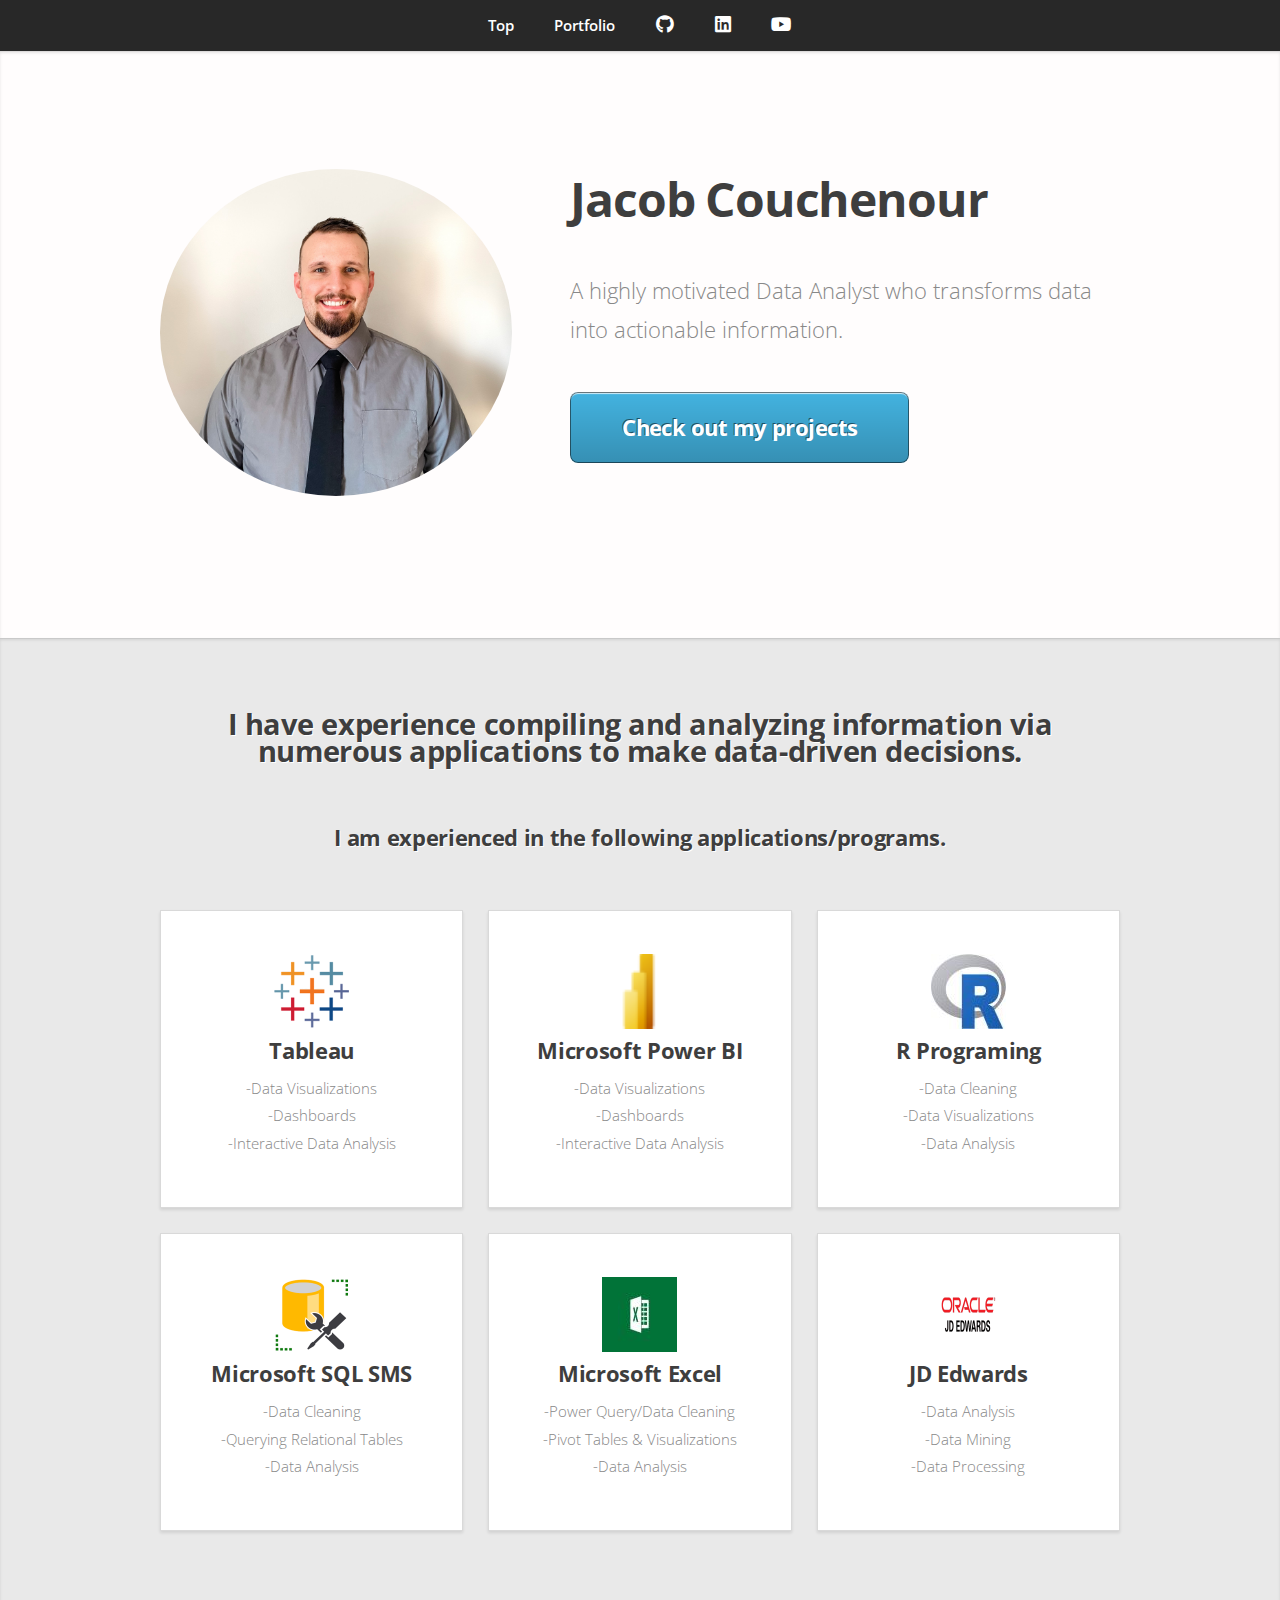
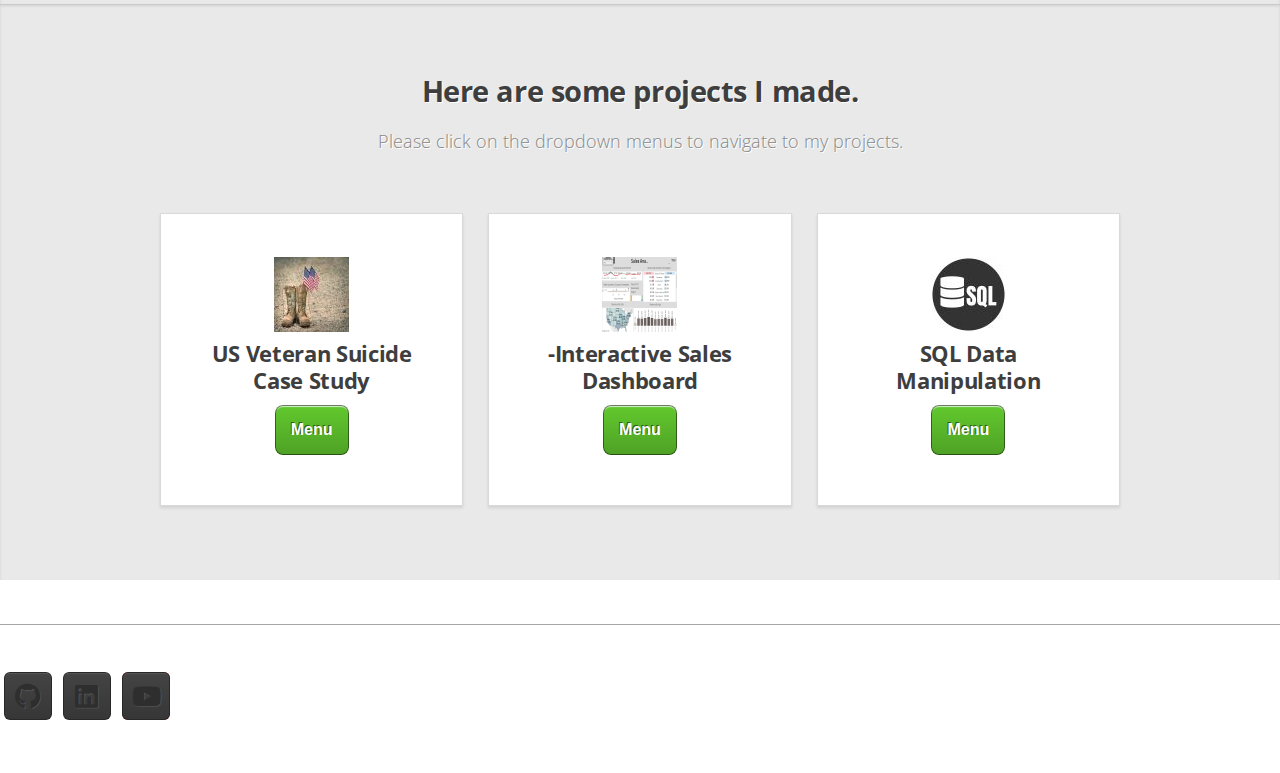
==== index.html @ a367e074 "Update index.html" ====
<!DOCTYPE HTML>
<!--Miniport by HTML5 UPhtml5up.net | @ajlknFree for personal and commercial use under the CCA 3.0 license (html5up.net/license)-->
<html>

<head>
	<title>Portfolio Jacob Couchenour</title>
	<meta charset="utf-8" />
	<meta name="viewport" content="width=device-width, initial-scale=1, user-scalable=no" />
	<link rel="stylesheet" href="assets/css/main.css" />
</head>

<body class="is-preload">
	<!-- Nav -->
	<nav id="nav">
		<ul class="container">
			<li><a href="#top">Top</a></li>
			<li><a href="#portfolio">Portfolio</a></li>
			<li><a href="https://github.com/CouchenourJake" class="icon brands fa-github"><span
						class="label">Github</span></a></li>
			<li><a href="https://www.linkedin.com/in/jacob-couchenour-886904121/" class="icon brands fa-linkedin"><span
						class="label">linkedin</span></a></li>
			<li><a href="https://www.youtube.com/@jacobcouchenour2232/videos" class="icon brands fa-youtube"><span
						class="label">Youtube</span></a></li>
		</ul>
	</nav>
	<!-- Home -->
	<article id="top" class="wrapper style1">
		<div class="container">
			<div class="row">
				<div class="col-4 col-5-large col-12-medium">
					<span class="image fit"><img src="images/pic00.jpg" alt="" /></span>
				</div>
				<div class="col-8 col-7-large col-12-medium">
					<header>
						<h1><strong>Jacob Couchenour</strong></h1>
					</header>
					<p>A highly motivated Data Analyst who transforms data into actionable information.</p>
					<a href="#portfolio" class="button large scrolly">Check out my projects</a>
				</div>
			</div>
		</div>
	</article>
	<!-- Resume App -->
	<article id="work" class="wrapper style2">
		<div class="container">
			<header>
				<h2>I have experience compiling and analyzing information via numerous applications to make data-driven
					decisions.</h2>
			</header>
			<header>
				<h3>I am experienced in the following applications/programs.</h3>
			</header>
			<div class="row aln-center">
				<div class="col-4 col-6-medium col-12-small">
					<section class="box style1">
						<span><img src=images\T.png alt="" /></span>
						<h3>Tableau</h3>
						<p>-Data Visualizations <br>-Dashboards<br>-Interactive Data Analysis</p>
					</section>
				</div>
				<div class="col-4 col-6-medium col-12-small">
					<section class="box style1">
						<span><img src=images\BI.png alt="" /></span>
						<h3>Microsoft Power BI</h3>
						<p>-Data Visualizations <br>-Dashboards<br>-Interactive Data Analysis</p>
					</section>
				</div>
				<div class="col-4 col-6-medium col-12-small">
					<section class="box style1">
						<span><img src=images\r.jpg alt="" /></span>
						<h3>R Programing</h3>
						<p>-Data Cleaning <br> -Data Visualizations <br>-Data Analysis</p>
					</section>
				</div>
				<div class="col-4 col-6-medium col-12-small">
					<section class="box style1">
						<span><img src=images\MSSMS.png alt="" /></span>
						<h3>Microsoft SQL SMS</h3>
						<p>-Data Cleaning <br> -Querying Relational Tables <br>-Data Analysis</p>
					</section>
				</div>
				<div class="col-4 col-6-medium col-12-small">
					<section class="box style1">
						<span><img src=images\excel.jpg alt="" /></span>
						<h3>Microsoft Excel</h3>
						<p>-Power Query/Data Cleaning <br> -Pivot Tables & Visualizations <br>-Data Analysis</p>
					</section>
				</div>
				<div class="col-4 col-6-medium col-12-small">
					<section class="box style1">
						<span><img src=images\JDE.png alt="" /></span>
						<h3>JD Edwards</h3>
						<p>-Data Analysis <br>-Data Mining <br>-Data Processing</p>
					</section>
				</div>
			</div>
		</div>
	</article>
	<!-- Portfolio -->
	<article id="portfolio" class="wrapper style2">
		<div class="container">
			<header>
				<h2>Here are some projects I made.</h2>
				<p>Please click on the dropdown menus to navigate to my projects. <br></p>
			</header>
			<div class="row aln-center">
				<div class="col-4 col-6-medium col-12-small">
					<section class="box style1">
						<span><img src=images\Vet.jpg alt="" /></span>
						<h3>US Veteran Suicide <br> Case Study</h3>
						<div class="dropdown">
							<button class="dropbtn">Menu</button>
							<div class="dropdown-content">
								<a
									href="https://public.tableau.com/app/profile/jacob.couchenour/viz/UnitedStatesVeteranSuicides/VeteranSuicideRate">Tableau
									Dashboard</a>
								<!--<a href="#">Link 2</a>
								<a href="#">Link 3</a>-->
							</div>
						</div>
					</section>
				</div>
				<div class="col-4 col-6-medium col-12-small">
					<section class="box style1">
						<span><img src=images\Sales_DB.png alt="" /></span>
						<h3>-Interactive Sales<br>Dashboard</h3>
						<div class="dropdown">
							<button class="dropbtn">Menu</button>
							<div class="dropdown-content">
								<a
									href="https://public.tableau.com/app/profile/jacob.couchenour/viz/SalesAnalysisDashboard_16713145491250/Dashboard1">Tableau
									Dashboard</a>
								<!--<a href="#">Link 2</a>
								<a href="#">Link 3</a>-->
							</div>
						</div>
					</section>
				</div>
				<div class="col-4 col-6-medium col-12-small">
					<section class="box style1">
						<span><img src=images\SQL.jpg alt="" /></span>
						<h3>SQL Data <br>Manipulation</h3>
						<div class="dropdown">
							<button class="dropbtn">Menu</button>
							<div class="dropdown-content">
								<a
									href="https://github.com/CouchenourJake/SQL/blob/main/Mock_Oil%26Gas_Sales_Database.sql">Mock
									Relational Database</a>
								<a href="https://www.youtube.com/watch?v=fz2DsOmlbKQ">Import .CSV<br>&<br> Query
									Tutorial</a>
								<!--<a href="#">Link 3</a>-->
							</div>
						</div>
				</div>
				</section>
			</div>
		</div>
	</article>
	<hr />
	</div>
	<ul class="social">
		<li><a href="https://github.com/CouchenourJake" class="icon brands fa-github"><span
					class="label">Github</span></a></li>
		<li><a href="https://www.linkedin.com/in/jacob-couchenour-886904121/" class="icon brands fa-linkedin"><span
					class="label">linkedin</span></a></li>
		<li><a href="https://www.youtube.com/@jacobcouchenour2232/videos" class="icon brands fa-youtube"><span
					class="label">Youtube</span></a></li>
	</ul>
	</div>
	<footer>
		<!--<ul id="copyright"><li>&copy; Untitled. All rights reserved.</li><li>Design: <a href="http://html5up.net">HTML5 UP</a></li>
						</ul>
					</footer>
				</div>
</article>-->

		<!-- Scripts -->
		<script src="assets/js/jquery.min.js"></script>
		<script src="assets/js/jquery.scrolly.min.js"></script>
		<script src="assets/js/browser.min.js"></script>
		<script src="assets/js/breakpoints.min.js"></script>
		<script src="assets/js/util.js"></script>
		<script src="assets/js/main.js"></script>

</body>

</html>
---- assets/css/main.css ----
@import url("https://fonts.googleapis.com/css?family=Open+Sans:300,300italic,600,600italic,700");
@import url("fontawesome-all.min.css");

/*
	Miniport by HTML5 UP
	html5up.net | @ajlkn
	Free for personal and commercial use under the CCA 3.0 license (html5up.net/license)
*/

html, body, div, span, applet, object,
iframe, h1, h2, h3, h4, h5, h6, p, blockquote,
pre, a, abbr, acronym, address, big, cite,
code, del, dfn, em, img, ins, kbd, q, s, samp,
small, strike, strong, sub, sup, tt, var, b,
u, i, center, dl, dt, dd, ol, ul, li, fieldset,
form, label, legend, table, caption, tbody,
tfoot, thead, tr, th, td, article, aside,
canvas, details, embed, figure, figcaption,
footer, header, hgroup, menu, nav, output, ruby,
section, summary, time, mark, audio, video {
	margin: 0;
	padding: 0;
	border: 0;
	font-size: 100%;
	font: inherit;
	vertical-align: baseline;}

article, aside, details, figcaption, figure,
footer, header, hgroup, menu, nav, section {
	display: block;}

body {
	line-height: 1;
}

ol, ul {
	list-style: none;
}

blockquote, q {
	quotes: none;
}

	blockquote:before, blockquote:after, q:before, q:after {
		content: '';
		content: none;
	}

table {
	border-collapse: collapse;
	border-spacing: 0;
}

body {
	-webkit-text-size-adjust: none;
}

mark {
	background-color: transparent;
	color: inherit;
}

input::-moz-focus-inner {
	border: 0;
	padding: 0;
}

input, select, textarea {
	-moz-appearance: none;
	-webkit-appearance: none;
	-ms-appearance: none;
	appearance: none;
}

/* Basic */

	html {
		box-sizing: border-box;
	}

	*, *:before, *:after {
		box-sizing: inherit;
	}

	body {
		padding-top: 3.5em;
	}

		body.is-preload *, body.is-preload *:before, body.is-preload *:after {
			-moz-animation: none !important;
			-webkit-animation: none !important;
			-ms-animation: none !important;
			animation: none !important;
			-moz-transition: none !important;
			-webkit-transition: none !important;
			-ms-transition: none !important;
			transition: none !important;
		}

	body, input, textarea, select {
		font-family: 'Open Sans', sans-serif;
		line-height: 1.85em;
		color: #888;
		font-weight: 300;
		font-size: 13pt;
	}

	a {
		-moz-transition: color .2s ease-in-out;
		-webkit-transition: color .2s ease-in-out;
		-ms-transition: color .2s ease-in-out;
		transition: color .2s ease-in-out;
		color: #43B3E0;
		text-decoration: underline;
	}

		a:hover {
			color: #43bff0 !important;
		}

		a img {
			border: 0;
		}

	b, strong {
		font-weight: 600;
		color: #3e3e3e;
	}

	i, em {
		font-style: italic;
	}

	sub {
		position: relative;
		top: 0.5em;
		font-size: 0.8em;
	}

	sup {
		position: relative;
		top: -0.5em;
		font-size: 0.8em;
	}

	blockquote {
		border-left: solid 0.75em #eee;
		padding: 1em 0 1em 1.5em;
		font-style: italic;
	}

	h1, h2, h3, h4, h5, h6 {
		color: #3e3e3e;
		margin: 0 0 0.75em 0;
	}

	h1 a, h2 a, h3 a, h4 a, h5 a, h6 a {
		text-decoration: none;
		color: inherit;
	}

	h2, h3, h4, h5, h6 {
		font-weight: 700;
	}

	h1 {
		font-size: 3.25em;
		letter-spacing: -0.025em;
		font-weight: 300;
	}

		h1 strong {
			font-weight: 700;
		}

	h2 {
		font-size: 2em;
		letter-spacing: -0.015em;
	}

	h3 {
		font-size: 1.5em;
		letter-spacing: -0.015em;
	}

	em, i {
		font-style: italic;
	}

	br.clear {
		clear: both;
	}

	hr {
		border: 0;
		border-top: solid 1px #444;
		border-top-color: rgba(0, 0, 0, 0.35);
		box-shadow: 0px 1px 0px 0px rgba(255, 255, 255, 0.1);
		height: 1px;
		margin: 3em 0;
	}

	p, ul, ol, dl, table {
		margin-bottom: 2em;
	}

	header {
		margin: 0 0 3em 0;
	}

		header > p {
			font-size: 1.25em;
			margin: 0;
		}

	footer {
		margin: 3em 0 0 0;
	}

		footer > p {
			font-size: 1.25em;
		}

/* Container */

	.container {
		margin: 0 auto;
		max-width: calc(100% - 50px);
		width: 1200px;
	}

		.container.medium {
			width: 900px;
		}

		@media screen and (max-width: 1680px) {

			.container {
				width: 1200px;
			}

				.container.medium {
					width: 900px;
				}

		}

		@media screen and (max-width: 1280px) {

			.container {
				width: 960px;
			}

				.container.medium {
					width: 720px;
				}

		}

		@media screen and (max-width: 980px) {

			.container {
				width: 100%;
			}

				.container.medium {
					width: 75%;
				}

		}

		@media screen and (max-width: 736px) {

			.container {
				width: 100%;
				max-width: calc(100% - 30px);
			}

				.container.medium {
					width: 100%;
				}

		}

/* Row */

	.row {
		display: flex;
		flex-wrap: wrap;
		box-sizing: border-box;
		align-items: stretch;
	}

		.row > * {
			box-sizing: border-box;
		}

		.row.gtr-uniform > * > :last-child {
			margin-bottom: 0;
		}

		.row.aln-left {
			justify-content: flex-start;
		}

		.row.aln-center {
			justify-content: center;
		}

		.row.aln-right {
			justify-content: flex-end;
		}

		.row.aln-top {
			align-items: flex-start;
		}

		.row.aln-middle {
			align-items: center;
		}

		.row.aln-bottom {
			align-items: flex-end;
		}

		.row > .imp {
			order: -1;
		}

		.row > .col-1 {
			width: 8.33333%;
		}

		.row > .off-1 {
			margin-left: 8.33333%;
		}

		.row > .col-2 {
			width: 16.66667%;
		}

		.row > .off-2 {
			margin-left: 16.66667%;
		}

		.row > .col-3 {
			width: 25%;
		}

		.row > .off-3 {
			margin-left: 25%;
		}

		.row > .col-4 {
			width: 33.33333%;
		}

		.row > .off-4 {
			margin-left: 33.33333%;
		}

		.row > .col-5 {
			width: 41.66667%;
		}

		.row > .off-5 {
			margin-left: 41.66667%;
		}

		.row > .col-6 {
			width: 50%;
		}

		.row > .off-6 {
			margin-left: 50%;
		}

		.row > .col-7 {
			width: 58.33333%;
		}

		.row > .off-7 {
			margin-left: 58.33333%;
		}

		.row > .col-8 {
			width: 66.66667%;
		}

		.row > .off-8 {
			margin-left: 66.66667%;
		}

		.row > .col-9 {
			width: 75%;
		}

		.row > .off-9 {
			margin-left: 75%;
		}

		.row > .col-10 {
			width: 83.33333%;
		}

		.row > .off-10 {
			margin-left: 83.33333%;
		}

		.row > .col-11 {
			width: 91.66667%;
		}

		.row > .off-11 {
			margin-left: 91.66667%;
		}

		.row > .col-12 {
			width: 100%;
		}

		.row > .off-12 {
			margin-left: 100%;
		}

		.row.gtr-0 {
			margin-top: 0px;
			margin-left: 0px;
		}

			.row.gtr-0 > * {
				padding: 0px 0 0 0px;
			}

			.row.gtr-0.gtr-uniform {
				margin-top: 0px;
			}

				.row.gtr-0.gtr-uniform > * {
					padding-top: 0px;
				}

		.row.gtr-25 {
			margin-top: -6.25px;
			margin-left: -6.25px;
		}

			.row.gtr-25 > * {
				padding: 6.25px 0 0 6.25px;
			}

			.row.gtr-25.gtr-uniform {
				margin-top: -6.25px;
			}

				.row.gtr-25.gtr-uniform > * {
					padding-top: 6.25px;
				}

		.row.gtr-50 {
			margin-top: -12.5px;
			margin-left: -12.5px;
		}

			.row.gtr-50 > * {
				padding: 12.5px 0 0 12.5px;
			}

			.row.gtr-50.gtr-uniform {
				margin-top: -12.5px;
			}

				.row.gtr-50.gtr-uniform > * {
					padding-top: 12.5px;
				}

		.row {
			margin-top: -25px;
			margin-left: -25px;
		}

			.row > * {
				padding: 25px 0 0 25px;
			}

			.row.gtr-uniform {
				margin-top: -25px;
			}

				.row.gtr-uniform > * {
					padding-top: 25px;
				}

		.row.gtr-150 {
			margin-top: -37.5px;
			margin-left: -37.5px;
		}

			.row.gtr-150 > * {
				padding: 37.5px 0 0 37.5px;
			}

			.row.gtr-150.gtr-uniform {
				margin-top: -37.5px;
			}

				.row.gtr-150.gtr-uniform > * {
					padding-top: 37.5px;
				}

		.row.gtr-200 {
			margin-top: -50px;
			margin-left: -50px;
		}

			.row.gtr-200 > * {
				padding: 50px 0 0 50px;
			}

			.row.gtr-200.gtr-uniform {
				margin-top: -50px;
			}

				.row.gtr-200.gtr-uniform > * {
					padding-top: 50px;
				}

		@media screen and (max-width: 1680px) {

			.row {
				display: flex;
				flex-wrap: wrap;
				box-sizing: border-box;
				align-items: stretch;
			}

				.row > * {
					box-sizing: border-box;
				}

				.row.gtr-uniform > * > :last-child {
					margin-bottom: 0;
				}

				.row.aln-left {
					justify-content: flex-start;
				}

				.row.aln-center {
					justify-content: center;
				}

				.row.aln-right {
					justify-content: flex-end;
				}

				.row.aln-top {
					align-items: flex-start;
				}

				.row.aln-middle {
					align-items: center;
				}

				.row.aln-bottom {
					align-items: flex-end;
				}

				.row > .imp-xlarge {
					order: -1;
				}

				.row > .col-1-xlarge {
					width: 8.33333%;
				}

				.row > .off-1-xlarge {
					margin-left: 8.33333%;
				}

				.row > .col-2-xlarge {
					width: 16.66667%;
				}

				.row > .off-2-xlarge {
					margin-left: 16.66667%;
				}

				.row > .col-3-xlarge {
					width: 25%;
				}

				.row > .off-3-xlarge {
					margin-left: 25%;
				}

				.row > .col-4-xlarge {
					width: 33.33333%;
				}

				.row > .off-4-xlarge {
					margin-left: 33.33333%;
				}

				.row > .col-5-xlarge {
					width: 41.66667%;
				}

				.row > .off-5-xlarge {
					margin-left: 41.66667%;
				}

				.row > .col-6-xlarge {
					width: 50%;
				}

				.row > .off-6-xlarge {
					margin-left: 50%;
				}

				.row > .col-7-xlarge {
					width: 58.33333%;
				}

				.row > .off-7-xlarge {
					margin-left: 58.33333%;
				}

				.row > .col-8-xlarge {
					width: 66.66667%;
				}

				.row > .off-8-xlarge {
					margin-left: 66.66667%;
				}

				.row > .col-9-xlarge {
					width: 75%;
				}

				.row > .off-9-xlarge {
					margin-left: 75%;
				}

				.row > .col-10-xlarge {
					width: 83.33333%;
				}

				.row > .off-10-xlarge {
					margin-left: 83.33333%;
				}

				.row > .col-11-xlarge {
					width: 91.66667%;
				}

				.row > .off-11-xlarge {
					margin-left: 91.66667%;
				}

				.row > .col-12-xlarge {
					width: 100%;
				}

				.row > .off-12-xlarge {
					margin-left: 100%;
				}

				.row.gtr-0 {
					margin-top: 0px;
					margin-left: 0px;
				}

					.row.gtr-0 > * {
						padding: 0px 0 0 0px;
					}

					.row.gtr-0.gtr-uniform {
						margin-top: 0px;
					}

						.row.gtr-0.gtr-uniform > * {
							padding-top: 0px;
						}

				.row.gtr-25 {
					margin-top: -6.25px;
					margin-left: -6.25px;
				}

					.row.gtr-25 > * {
						padding: 6.25px 0 0 6.25px;
					}

					.row.gtr-25.gtr-uniform {
						margin-top: -6.25px;
					}

						.row.gtr-25.gtr-uniform > * {
							padding-top: 6.25px;
						}

				.row.gtr-50 {
					margin-top: -12.5px;
					margin-left: -12.5px;
				}

					.row.gtr-50 > * {
						padding: 12.5px 0 0 12.5px;
					}

					.row.gtr-50.gtr-uniform {
						margin-top: -12.5px;
					}

						.row.gtr-50.gtr-uniform > * {
							padding-top: 12.5px;
						}

				.row {
					margin-top: -25px;
					margin-left: -25px;
				}

					.row > * {
						padding: 25px 0 0 25px;
					}

					.row.gtr-uniform {
						margin-top: -25px;
					}

						.row.gtr-uniform > * {
							padding-top: 25px;
						}

				.row.gtr-150 {
					margin-top: -37.5px;
					margin-left: -37.5px;
				}

					.row.gtr-150 > * {
						padding: 37.5px 0 0 37.5px;
					}

					.row.gtr-150.gtr-uniform {
						margin-top: -37.5px;
					}

						.row.gtr-150.gtr-uniform > * {
							padding-top: 37.5px;
						}

				.row.gtr-200 {
					margin-top: -50px;
					margin-left: -50px;
				}

					.row.gtr-200 > * {
						padding: 50px 0 0 50px;
					}

					.row.gtr-200.gtr-uniform {
						margin-top: -50px;
					}

						.row.gtr-200.gtr-uniform > * {
							padding-top: 50px;
						}

		}

		@media screen and (max-width: 1280px) {

			.row {
				display: flex;
				flex-wrap: wrap;
				box-sizing: border-box;
				align-items: stretch;
			}

				.row > * {
					box-sizing: border-box;
				}

				.row.gtr-uniform > * > :last-child {
					margin-bottom: 0;
				}

				.row.aln-left {
					justify-content: flex-start;
				}

				.row.aln-center {
					justify-content: center;
				}

				.row.aln-right {
					justify-content: flex-end;
				}

				.row.aln-top {
					align-items: flex-start;
				}

				.row.aln-middle {
					align-items: center;
				}

				.row.aln-bottom {
					align-items: flex-end;
				}

				.row > .imp-large {
					order: -1;
				}

				.row > .col-1-large {
					width: 8.33333%;
				}

				.row > .off-1-large {
					margin-left: 8.33333%;
				}

				.row > .col-2-large {
					width: 16.66667%;
				}

				.row > .off-2-large {
					margin-left: 16.66667%;
				}

				.row > .col-3-large {
					width: 25%;
				}

				.row > .off-3-large {
					margin-left: 25%;
				}

				.row > .col-4-large {
					width: 33.33333%;
				}

				.row > .off-4-large {
					margin-left: 33.33333%;
				}

				.row > .col-5-large {
					width: 41.66667%;
				}

				.row > .off-5-large {
					margin-left: 41.66667%;
				}

				.row > .col-6-large {
					width: 50%;
				}

				.row > .off-6-large {
					margin-left: 50%;
				}

				.row > .col-7-large {
					width: 58.33333%;
				}

				.row > .off-7-large {
					margin-left: 58.33333%;
				}

				.row > .col-8-large {
					width: 66.66667%;
				}

				.row > .off-8-large {
					margin-left: 66.66667%;
				}

				.row > .col-9-large {
					width: 75%;
				}

				.row > .off-9-large {
					margin-left: 75%;
				}

				.row > .col-10-large {
					width: 83.33333%;
				}

				.row > .off-10-large {
					margin-left: 83.33333%;
				}

				.row > .col-11-large {
					width: 91.66667%;
				}

				.row > .off-11-large {
					margin-left: 91.66667%;
				}

				.row > .col-12-large {
					width: 100%;
				}

				.row > .off-12-large {
					margin-left: 100%;
				}

				.row.gtr-0 {
					margin-top: 0px;
					margin-left: 0px;
				}

					.row.gtr-0 > * {
						padding: 0px 0 0 0px;
					}

					.row.gtr-0.gtr-uniform {
						margin-top: 0px;
					}

						.row.gtr-0.gtr-uniform > * {
							padding-top: 0px;
						}

				.row.gtr-25 {
					margin-top: -6.25px;
					margin-left: -6.25px;
				}

					.row.gtr-25 > * {
						padding: 6.25px 0 0 6.25px;
					}

					.row.gtr-25.gtr-uniform {
						margin-top: -6.25px;
					}

						.row.gtr-25.gtr-uniform > * {
							padding-top: 6.25px;
						}

				.row.gtr-50 {
					margin-top: -12.5px;
					margin-left: -12.5px;
				}

					.row.gtr-50 > * {
						padding: 12.5px 0 0 12.5px;
					}

					.row.gtr-50.gtr-uniform {
						margin-top: -12.5px;
					}

						.row.gtr-50.gtr-uniform > * {
							padding-top: 12.5px;
						}

				.row {
					margin-top: -25px;
					margin-left: -25px;
				}

					.row > * {
						padding: 25px 0 0 25px;
					}

					.row.gtr-uniform {
						margin-top: -25px;
					}

						.row.gtr-uniform > * {
							padding-top: 25px;
						}

				.row.gtr-150 {
					margin-top: -37.5px;
					margin-left: -37.5px;
				}

					.row.gtr-150 > * {
						padding: 37.5px 0 0 37.5px;
					}

					.row.gtr-150.gtr-uniform {
						margin-top: -37.5px;
					}

						.row.gtr-150.gtr-uniform > * {
							padding-top: 37.5px;
						}

				.row.gtr-200 {
					margin-top: -50px;
					margin-left: -50px;
				}

					.row.gtr-200 > * {
						padding: 50px 0 0 50px;
					}

					.row.gtr-200.gtr-uniform {
						margin-top: -50px;
					}

						.row.gtr-200.gtr-uniform > * {
							padding-top: 50px;
						}

		}

		@media screen and (max-width: 980px) {

			.row {
				display: flex;
				flex-wrap: wrap;
				box-sizing: border-box;
				align-items: stretch;
			}

				.row > * {
					box-sizing: border-box;
				}

				.row.gtr-uniform > * > :last-child {
					margin-bottom: 0;
				}

				.row.aln-left {
					justify-content: flex-start;
				}

				.row.aln-center {
					justify-content: center;
				}

				.row.aln-right {
					justify-content: flex-end;
				}

				.row.aln-top {
					align-items: flex-start;
				}

				.row.aln-middle {
					align-items: center;
				}

				.row.aln-bottom {
					align-items: flex-end;
				}

				.row > .imp-medium {
					order: -1;
				}

				.row > .col-1-medium {
					width: 8.33333%;
				}

				.row > .off-1-medium {
					margin-left: 8.33333%;
				}

				.row > .col-2-medium {
					width: 16.66667%;
				}

				.row > .off-2-medium {
					margin-left: 16.66667%;
				}

				.row > .col-3-medium {
					width: 25%;
				}

				.row > .off-3-medium {
					margin-left: 25%;
				}

				.row > .col-4-medium {
					width: 33.33333%;
				}

				.row > .off-4-medium {
					margin-left: 33.33333%;
				}

				.row > .col-5-medium {
					width: 41.66667%;
				}

				.row > .off-5-medium {
					margin-left: 41.66667%;
				}

				.row > .col-6-medium {
					width: 50%;
				}

				.row > .off-6-medium {
					margin-left: 50%;
				}

				.row > .col-7-medium {
					width: 58.33333%;
				}

				.row > .off-7-medium {
					margin-left: 58.33333%;
				}

				.row > .col-8-medium {
					width: 66.66667%;
				}

				.row > .off-8-medium {
					margin-left: 66.66667%;
				}

				.row > .col-9-medium {
					width: 75%;
				}

				.row > .off-9-medium {
					margin-left: 75%;
				}

				.row > .col-10-medium {
					width: 83.33333%;
				}

				.row > .off-10-medium {
					margin-left: 83.33333%;
				}

				.row > .col-11-medium {
					width: 91.66667%;
				}

				.row > .off-11-medium {
					margin-left: 91.66667%;
				}

				.row > .col-12-medium {
					width: 100%;
				}

				.row > .off-12-medium {
					margin-left: 100%;
				}

				.row.gtr-0 {
					margin-top: 0px;
					margin-left: 0px;
				}

					.row.gtr-0 > * {
						padding: 0px 0 0 0px;
					}

					.row.gtr-0.gtr-uniform {
						margin-top: 0px;
					}

						.row.gtr-0.gtr-uniform > * {
							padding-top: 0px;
						}

				.row.gtr-25 {
					margin-top: -6.25px;
					margin-left: -6.25px;
				}

					.row.gtr-25 > * {
						padding: 6.25px 0 0 6.25px;
					}

					.row.gtr-25.gtr-uniform {
						margin-top: -6.25px;
					}

						.row.gtr-25.gtr-uniform > * {
							padding-top: 6.25px;
						}

				.row.gtr-50 {
					margin-top: -12.5px;
					margin-left: -12.5px;
				}

					.row.gtr-50 > * {
						padding: 12.5px 0 0 12.5px;
					}

					.row.gtr-50.gtr-uniform {
						margin-top: -12.5px;
					}

						.row.gtr-50.gtr-uniform > * {
							padding-top: 12.5px;
						}

				.row {
					margin-top: -25px;
					margin-left: -25px;
				}

					.row > * {
						padding: 25px 0 0 25px;
					}

					.row.gtr-uniform {
						margin-top: -25px;
					}

						.row.gtr-uniform > * {
							padding-top: 25px;
						}

				.row.gtr-150 {
					margin-top: -37.5px;
					margin-left: -37.5px;
				}

					.row.gtr-150 > * {
						padding: 37.5px 0 0 37.5px;
					}

					.row.gtr-150.gtr-uniform {
						margin-top: -37.5px;
					}

						.row.gtr-150.gtr-uniform > * {
							padding-top: 37.5px;
						}

				.row.gtr-200 {
					margin-top: -50px;
					margin-left: -50px;
				}

					.row.gtr-200 > * {
						padding: 50px 0 0 50px;
					}

					.row.gtr-200.gtr-uniform {
						margin-top: -50px;
					}

						.row.gtr-200.gtr-uniform > * {
							padding-top: 50px;
						}

		}

		@media screen and (max-width: 736px) {

			.row {
				display: flex;
				flex-wrap: wrap;
				box-sizing: border-box;
				align-items: stretch;
			}

				.row > * {
					box-sizing: border-box;
				}

				.row.gtr-uniform > * > :last-child {
					margin-bottom: 0;
				}

				.row.aln-left {
					justify-content: flex-start;
				}

				.row.aln-center {
					justify-content: center;
				}

				.row.aln-right {
					justify-content: flex-end;
				}

				.row.aln-top {
					align-items: flex-start;
				}

				.row.aln-middle {
					align-items: center;
				}

				.row.aln-bottom {
					align-items: flex-end;
				}

				.row > .imp-small {
					order: -1;
				}

				.row > .col-1-small {
					width: 8.33333%;
				}

				.row > .off-1-small {
					margin-left: 8.33333%;
				}

				.row > .col-2-small {
					width: 16.66667%;
				}

				.row > .off-2-small {
					margin-left: 16.66667%;
				}

				.row > .col-3-small {
					width: 25%;
				}

				.row > .off-3-small {
					margin-left: 25%;
				}

				.row > .col-4-small {
					width: 33.33333%;
				}

				.row > .off-4-small {
					margin-left: 33.33333%;
				}

				.row > .col-5-small {
					width: 41.66667%;
				}

				.row > .off-5-small {
					margin-left: 41.66667%;
				}

				.row > .col-6-small {
					width: 50%;
				}

				.row > .off-6-small {
					margin-left: 50%;
				}

				.row > .col-7-small {
					width: 58.33333%;
				}

				.row > .off-7-small {
					margin-left: 58.33333%;
				}

				.row > .col-8-small {
					width: 66.66667%;
				}

				.row > .off-8-small {
					margin-left: 66.66667%;
				}

				.row > .col-9-small {
					width: 75%;
				}

				.row > .off-9-small {
					margin-left: 75%;
				}

				.row > .col-10-small {
					width: 83.33333%;
				}

				.row > .off-10-small {
					margin-left: 83.33333%;
				}

				.row > .col-11-small {
					width: 91.66667%;
				}

				.row > .off-11-small {
					margin-left: 91.66667%;
				}

				.row > .col-12-small {
					width: 100%;
				}

				.row > .off-12-small {
					margin-left: 100%;
				}

				.row.gtr-0 {
					margin-top: 0px;
					margin-left: 0px;
				}

					.row.gtr-0 > * {
						padding: 0px 0 0 0px;
					}

					.row.gtr-0.gtr-uniform {
						margin-top: 0px;
					}

						.row.gtr-0.gtr-uniform > * {
							padding-top: 0px;
						}

				.row.gtr-25 {
					margin-top: -3.75px;
					margin-left: -3.75px;
				}

					.row.gtr-25 > * {
						padding: 3.75px 0 0 3.75px;
					}

					.row.gtr-25.gtr-uniform {
						margin-top: -3.75px;
					}

						.row.gtr-25.gtr-uniform > * {
							padding-top: 3.75px;
						}

				.row.gtr-50 {
					margin-top: -7.5px;
					margin-left: -7.5px;
				}

					.row.gtr-50 > * {
						padding: 7.5px 0 0 7.5px;
					}

					.row.gtr-50.gtr-uniform {
						margin-top: -7.5px;
					}

						.row.gtr-50.gtr-uniform > * {
							padding-top: 7.5px;
						}

				.row {
					margin-top: -15px;
					margin-left: -15px;
				}

					.row > * {
						padding: 15px 0 0 15px;
					}

					.row.gtr-uniform {
						margin-top: -15px;
					}

						.row.gtr-uniform > * {
							padding-top: 15px;
						}

				.row.gtr-150 {
					margin-top: -22.5px;
					margin-left: -22.5px;
				}

					.row.gtr-150 > * {
						padding: 22.5px 0 0 22.5px;
					}

					.row.gtr-150.gtr-uniform {
						margin-top: -22.5px;
					}

						.row.gtr-150.gtr-uniform > * {
							padding-top: 22.5px;
						}

				.row.gtr-200 {
					margin-top: -30px;
					margin-left: -30px;
				}

					.row.gtr-200 > * {
						padding: 30px 0 0 30px;
					}

					.row.gtr-200.gtr-uniform {
						margin-top: -30px;
					}

						.row.gtr-200.gtr-uniform > * {
							padding-top: 30px;
						}

		}

/* Form */

	form label {
		color: #3e3e3e;
		font-weight: 700;
		display: block;
		margin: 0 0 0.5em 0;
	}

	form input[type=text],
	form input[type=email],
	form input[type=password],
	form select,
	form textarea {
		-moz-transition: background .2s ease-in-out, box-shadow .2s ease-in-out;
		-webkit-transition: background .2s ease-in-out, box-shadow .2s ease-in-out;
		-ms-transition: background .2s ease-in-out, box-shadow .2s ease-in-out;
		transition: background .2s ease-in-out, box-shadow .2s ease-in-out;
		-webkit-appearance: none;
		display: block;
		border: 0;
		padding: 0.75em;
		font-size: 1em;
		border-radius: 8px;
		border: solid 1px #ddd;
		background: #fff;
		color: #bbb;
		box-shadow: inset 0px 2px 3px 1px rgba(0, 0, 0, 0.05), 0px 1px 0px 0px rgba(255, 255, 255, 0.025);
		width: 100%;
	}

		form input[type=text]:focus,
		form input[type=email]:focus,
		form input[type=password]:focus,
		form select:focus,
		form textarea:focus {
			background: #fafafa;
			box-shadow: inset 0px 2px 5px 0px rgba(0, 0, 0, 0.05), 0px 1px 0px 0px rgba(255, 255, 255, 0.025), inset 0px 0px 2px 1px #43bff0;
		}

	form textarea {
		height: 15em;
	}

	form .actions:last-child {
		margin-bottom: 0;
	}

	form ::-webkit-input-placeholder {
		color: #555 !important;
	}

	form :-moz-placeholder {
		color: #555 !important;
	}

	form ::-moz-placeholder {
		color: #555 !important;
	}

	form :-ms-input-placeholder {
		color: #555 !important;
	}

	form ::-moz-focus-inner {
		border: 0;
	}

/* Tables */

	table {
		width: 100%;
	}

		table.default {
			width: 100%;
		}

			table.default tr {
				border-top: solid 1px #eee;
			}

				table.default tr:first-child {
					border-top: 0;
				}

			table.default td {
				padding: 0.5em 1em 0.5em 1em;
			}

			table.default th {
				text-align: left;
				padding: 0.5em 1em 0.5em 1em;
				font-weight: 600;
				margin: 0 0 1em 0;
			}

			table.default thead {
				background: #4f4f4f;
				color: #fff;
			}

/* Section/Article */

	section, article {
		margin-bottom: 3em;
	}

	section > :last-child,
	article > :last-child,
	section:last-child,
	article:last-child {
		margin-bottom: 0;
	}

/* Image */

	.image {
		display: inline-block;
		position: relative;
	}

		.image img {
			display: block;
			width: 100%;
		}

		.image.fit {
			display: block;
			width: 100%;
		}

		.image.featured {
			display: block;
			width: 100%;
			margin: 0 0 2em 0;
		}

		.image.left {
			float: left;
			margin: 0 2em 2em 0;
		}

		.image.centered {
			display: block;
			margin: 0 0 2em 0;
		}

			.image.centered img {
				margin: 0 auto;
				width: auto;
			}

/* Button */

	input[type="button"],
	input[type="submit"],
	input[type="reset"],
	button,
	.button {
		background-image: url("images/bg.png"), -moz-linear-gradient(top, rgba(0, 0, 0, 0), rgba(0, 0, 0, 0.2));
		background-image: url("images/bg.png"), -webkit-linear-gradient(top, rgba(0, 0, 0, 0), rgba(0, 0, 0, 0.2));
		background-image: url("images/bg.png"), -ms-linear-gradient(top, rgba(0, 0, 0, 0), rgba(0, 0, 0, 0.2));
		background-image: url("images/bg.png"), linear-gradient(top, rgba(0, 0, 0, 0), rgba(0, 0, 0, 0.2));
		-moz-transition: background-color .2s ease-in-out;
		-webkit-transition: background-color .2s ease-in-out;
		-ms-transition: background-color .2s ease-in-out;
		transition: background-color .2s ease-in-out;
		-webkit-appearance: none;
		position: relative;
		display: inline-block;
		color: #fff !important;
		text-decoration: none;
		font-weight: 700;
		border: 0;
		outline: 0;
		cursor: pointer;
		border-radius: 8px;
		text-shadow: -1px -1px 0.5px rgba(0, 0, 0, 0.5);
		overflow: hidden;
		box-shadow: inset 0px 0px 0px 1px rgba(0, 0, 0, 0.5), inset 0px 2px 1px 0px rgba(255, 255, 255, 0.75);
		background-color: #43B3E0;
		padding: 1em 2.35em 1em 2.35em;
		font-size: 1.1em;
		max-width: 24em;
	}

		input[type="button"]:hover,
		input[type="submit"]:hover,
		input[type="reset"]:hover,
		button:hover,
		.button:hover {
			background-color: #43bff0;
			color: #fff !important;
		}

		input[type="button"]:active,
		input[type="submit"]:active,
		input[type="reset"]:active,
		button:active,
		.button:active {
			background-color: #3BA8D3;
			top: 1px;
		}

		input[type="button"].large,
		input[type="submit"].large,
		input[type="reset"].large,
		button.large,
		.button.large {
			font-size: 1.5em;
			letter-spacing: -0.025em;
		}

		input[type="button"].alt,
		input[type="submit"].alt,
		input[type="reset"].alt,
		button.alt,
		.button.alt {
			background-color: #444;
			box-shadow: inset 0px 0px 0px 1px #242424, inset 0px 2px 1px 0px rgba(255, 255, 255, 0.2);
		}

			input[type="button"].alt:hover,
			input[type="submit"].alt:hover,
			input[type="reset"].alt:hover,
			button.alt:hover,
			.button.alt:hover {
				background-color: #4f4f4f;
				color: #fff !important;
			}

			input[type="button"].alt:active,
			input[type="submit"].alt:active,
			input[type="reset"].alt:active,
			button.alt:active,
			.button.alt:active {
				background-color: #3f3f3f;
			}

/* List */

	ul {
		list-style: disc;
		padding-left: 1em;
	}

		ul li {
			padding-left: 0.5em;
		}

	ol {
		list-style: decimal;
		padding-left: 1.25em;
	}

		ol li {
			padding-left: 0.25em;
		}

/* Social */

	ul.social {
		cursor: default;
		margin: 0;
		list-style: none;
		padding-left: 0;
	}

		ul.social li {
			position: relative;
			display: inline-block;
			margin: 0.25em;
			top: 0;
			padding-left: 0;
		}

			ul.social li a {
				-moz-transition: top .2s ease-in-out;
				-webkit-transition: top .2s ease-in-out;
				-ms-transition: top .2s ease-in-out;
				transition: top .2s ease-in-out;
				display: block;
				width: 48px;
				height: 48px;
				border-radius: 6px;
				top: 0;
				position: relative;
			}

				ul.social li a:before {
					background-image: url("images/bg.png"), -moz-linear-gradient(top, rgba(0, 0, 0, 0), rgba(0, 0, 0, 0.2));
					background-image: url("images/bg.png"), -webkit-linear-gradient(top, rgba(0, 0, 0, 0), rgba(0, 0, 0, 0.2));
					background-image: url("images/bg.png"), -ms-linear-gradient(top, rgba(0, 0, 0, 0), rgba(0, 0, 0, 0.2));
					background-image: url("images/bg.png"), linear-gradient(top, rgba(0, 0, 0, 0), rgba(0, 0, 0, 0.2));
					-moz-transition: background-color .2s ease-in-out;
					-webkit-transition: background-color .2s ease-in-out;
					-ms-transition: background-color .2s ease-in-out;
					transition: background-color .2s ease-in-out;
					background-color: #444;
					border-radius: 6px;
					box-shadow: inset 0px 0px 0px 1px #282828, inset 0px 2px 1px 0px rgba(255, 255, 255, 0.1);
					color: #2E2E2E !important;
					display: block;
					font-size: 26px;
					height: 48px;
					line-height: 48px;
					text-align: center;
					outline: 0;
					overflow: hidden;
					text-shadow: 1px 1px 0px rgba(255, 255, 255, 0.1);
					width: 48px;
				}

				ul.social li a.fa-twitter {
					background-color: #2DAAE4;
				}

				ul.social li a.fa-facebook-f {
					background-color: #3C5A98;
				}

				ul.social li a.fa-dribbble {
					background-color: #C4376B;
				}

				ul.social li a.fa-linkedin-in {
					background-color: #006599;
				}

				ul.social li a.fa-tumblr {
					background-color: #51718A;
				}

				ul.social li a.fa-google-plus {
					background-color: #DA2713;
				}

				ul.social li a.fa-github {
					background-color: #FAFAFA;
				}

				ul.social li a.fa-rss {
					background-color: #F2600B;
				}

				ul.social li a.fa-instagram {
					background-color: #E0D7C8;
				}

				ul.social li a.fa-foursquare {
					background-color: #39A3D4;
				}

				ul.social li a.fa-skype {
					background-color: #10BEF1;
				}

				ul.social li a.fa-soundcloud {
					background-color: #FE5419;
				}

				ul.social li a.fa-youtube {
					background-color: #BF2E25;
				}

				ul.social li a.fa-blogger {
					background-color: #FF6501;
				}

				ul.social li a.fa-flickr {
					background-color: #0062DB;
				}

				ul.social li a.fa-vimeo {
					background-color: #4C8AB0;
				}

				ul.social li a:hover {
					top: -5px;
				}

					ul.social li a:hover:before {
						background-color: transparent;
					}

/* Actions */

	ul.actions {
		list-style: none;
		padding-left: 0;
	}

		ul.actions li {
			display: inline-block;
			margin: 0 0 0 1em;
			padding-left: 0;
		}

			ul.actions li:first-child {
				margin-left: 0;
			}

/* Box */

	.box {
		background: #fff;
		box-shadow: inset 0px 0px 0px 1px rgba(0, 0, 0, 0.15), 0px 2px 3px 0px rgba(0, 0, 0, 0.1);
		text-align: center;
		padding: 2em;
	}

		.box.style1 {
			padding: 3em 2em 3.5em 2em;
		}

			.box.style1 h3 {
				margin-bottom: 0.5em;
			}

		.box.style2 h3 {
			margin-bottom: 0.25em;
		}

		.box.style2 .image {
			position: relative;
			left: 2em;
			top: 2em;
			margin: -4em 0 4em -4em;
			width: auto;
		}

/* Icons */

	.icon {
		text-decoration: none;
		text-decoration: none;
	}

		.icon:before {
			-moz-osx-font-smoothing: grayscale;
			-webkit-font-smoothing: antialiased;
			display: inline-block;
			font-style: normal;
			font-variant: normal;
			text-rendering: auto;
			line-height: 1;
			text-transform: none !important;
			font-family: 'Font Awesome 5 Free';
			font-weight: 400;
		}

		.icon:before {
			font-size: 1.25em;
		}

		.icon > .label {
			display: none;
		}

		.icon.solid:before {
			font-weight: 900;
		}

		.icon.brands:before {
			font-family: 'Font Awesome 5 Brands';
		}

		.icon.featured {
			color: #EA8A95;
			display: block;
			margin: 0 0 1.5em 0;
			cursor: default;
		}

			.icon.featured:before {
				font-size: 6em;
			}

/* Wrappers */

	.wrapper {
		background-image: url("images/bg.png");
		box-shadow: inset 0px 1px 0px 0px rgba(0, 0, 0, 0.05), inset 0px 2px 3px 0px rgba(0, 0, 0, 0.1);
		padding: 8em 0 8em 0;
		text-align: center;
	}

		.wrapper.style1 {
			background-image: none;
			background-color: rgb(255, 253, 253);
		}

		.wrapper.style2 {
			background-color: rgb(233, 233, 233);
			text-shadow: 1px 1px 0px #fff;
		}

		.wrapper.style3 {
			background-color: #fff;
			text-shadow: 1px 1px 0px rgb(0, 0, 0);
		}

		.wrapper.style4 {
			background-color: #fffdfd;
			color: #999;
			text-shadow: -1px -1px 0px #181818;
		}

			.wrapper.style4 h1, .wrapper.style4 h2, .wrapper.style4 h3, .wrapper.style4 h4, .wrapper.style4 h5, .wrapper.style4 h6 {
				color: #fff;
			}

			.wrapper.style4 form input[type=text],
			.wrapper.style4 form input[type=password],
			.wrapper.style4 form select,
			.wrapper.style4 form textarea {
				border: none;
				background: #282828;
			}

				.wrapper.style4 form input[type=text]:focus,
				.wrapper.style4 form input[type=password]:focus,
				.wrapper.style4 form select:focus,
				.wrapper.style4 form textarea:focus {
					background: #252525;
				}

/* Nav */

	#nav {
		background-color: #282828;
		text-align: center;
		position: fixed;
		left: 0;
		top: 0;
		width: 100%;
		z-index: 10000;
		cursor: default;
		height: 3.5em;
		line-height: 3.5em;
	}

		#nav ul {
			margin-bottom: 0;
			list-style: none;
			padding-left: 0;
		}

		#nav li {
			display: inline-block;
			padding-left: 0;
		}

		#nav a {
			-moz-transition: background-color .2s ease-in-out;
			-webkit-transition: background-color .2s ease-in-out;
			-ms-transition: background-color .2s ease-in-out;
			transition: background-color .2s ease-in-out;
			position: relative;
			display: block;
			color: #fff;
			text-decoration: none;
			outline: 0;
			font-weight: 600;
			border-radius: 8px;
			color: #fff;
			height: 2.5em;
			line-height: 2.5em;
			padding: 0 1.25em;
		}

			#nav a:hover {
				color: #fff !important;
				background: #383838;
			}

			#nav a.active {
				background: #484848;
			}

				#nav a.active:before {
					content: '';
					display: block;
					position: absolute;
					bottom: -0.6em;
					left: 50%;
					margin-left: -0.75em;
					border-left: solid 0.75em transparent;
					border-right: solid 0.75em transparent;
					border-top: solid 0.6em #282828;
				}

/* Articles */

	body > article {
		margin-bottom: 0;
	}

	#top {
		padding: 10em 0 10em 0;
		text-align: left;
	}

		#top .image {
			border-radius: 100%;
			width: 20em;
			height: 20em;
			margin: 0;
		}

			#top .image img {
				border-radius: 100%;
			}

		#top h1 {
			margin-top: 0.35em;
		}

		#top p {
			font-size: 1.5em;
			line-height: 1.75em;
		}

			#top p a {
				color: inherit;
			}

	#contact footer {
		font-size: 0.9em;
	}

/* Copyright */

	#copyright {
		color: #666;
		font-size: 1em;
		line-height: 1em;
		list-style: none;
		padding-left: 0;
		margin-bottom: 0;
	}

		#copyright li {
			display: inline-block;
			border-left: solid 1px rgba(0, 0, 0, 0.5);
			box-shadow: -1px 0px 0px 0px rgba(255, 255, 255, 0.1);
			padding: 0 0 0 1em;
			margin: 0 0 0 1em;
		}

			#copyright li:first-child {
				border: 0;
				box-shadow: none;
				padding-left: 0;
				margin-left: 0;
			}

		#copyright a {
			-moz-transition: color .2s ease-in-out;
			-webkit-transition: color .2s ease-in-out;
			-ms-transition: color .2s ease-in-out;
			transition: color .2s ease-in-out;
			color: inherit;
		}

			#copyright a:hover {
				color: #777;
			}

/* Large */

	@media screen and (max-width: 1280px) {

		/* Basic */

			body {
				font-size: 11pt;
			}

			input, textarea, select {
				font-size: 11pt;
			}

			header {
				margin: 0 0 4em 0;
			}

		/* Wrappers */

			.wrapper {
				padding: 5em 0 5em 0;
				text-align: center;
			}

				.wrapper.style4 .row-special {
					margin: 2em 0 0 0;
					padding: 2em 0 2em 0;
				}

		/* Articles */

			#top {
				padding: 8em 0;
			}

				#top .image {
					width: 24em;
					height: 24em;
					margin: 0;
				}

	}

/* Medium */

	@media screen and (max-width: 980px) {

		/* Articles */

			#top {
				text-align: center;
				padding: 5em 0;
			}

				#top .image {
					margin: 0 auto 2em auto;
				}

	}

/* Small */

	@media screen and (max-width: 736px) {

		/* Basic */

			body {
				padding-top: 44px;
			}

			body, input, textarea, select {
				line-height: 1.75em;
				font-size: 10pt;
				letter-spacing: 0;
			}

			h1, h2, h3, h4, h5, h6 {
				font-size: 1.25em;
				margin: 0 0 0.4em 0;
			}

			h1 {
				font-size: 2.25em;
				line-height: 1.25em;
			}

			header {
				margin: 0 0 2em 0;
			}

				header > p {
					font-size: 1.25em;
				}

			footer {
				margin: 2.5em 0 0 0;
			}

				footer > p {
					font-size: 1.25em;
				}

			hr {
				margin: 1.5em 0 2em 0;
			}

		/* Section/Article */

			section, article {
				clear: both;
			}

		/* Button */

			input[type="button"],
			input[type="submit"],
			input[type="reset"],
			button,
			.button {
				text-align: center;
				font-size: 1.2em;
				width: 100%;
				padding: 1em 0 1em 0;
			}

				input[type="button"].large,
				input[type="submit"].large,
				input[type="reset"].large,
				button.large,
				.button.large {
					font-size: 1.2em;
					letter-spacing: 0;
				}

		/* Social */

			ul.social {
				padding: 1em 0.5em 0 0.5em;
			}

				ul.social li {
					margin: 0.5em 0.5em 0.5em 0.5em;
				}

					ul.social li a {
						top: 0 !important;
					}

						ul.social li a:before {
							background-color: transparent !important;
						}

		/* Actions */

			ul.actions {
				margin: 0;
			}

				ul.actions li {
					display: block;
					margin: 15px 0 0 0;
				}

					ul.actions li:first-child {
						margin-top: 0;
					}

		/* Box */

			.box {
				padding: 30px 20px 30px 20px;
				margin: 0 0 20px 0 !important;
			}

				.box h3 {
					margin-bottom: 0.25em;
				}

				.box .image.centered {
					margin-bottom: 1em;
				}

				.box .image.featured {
					position: relative;
					left: 20px;
					top: 20px;
					margin: -50px 0 50px -40px;
					width: auto;
				}

				.box.style1 {
					max-width: 32em;
					margin-left: auto !important;
					margin-right: auto !important;
				}

				.box.style2 {
					max-width: 32em;
					margin-left: auto !important;
					margin-right: auto !important;
				}

		/* Wrappers */

			.wrapper {
				padding: 3em 0;
				text-align: center;
			}

		/* Nav */

			#nav {
				height: 44px;
				line-height: 44px;
			}

				#nav a {
					padding: 0 0.75em;
					height: inherit;
					line-height: inherit;
					border-radius: 0;
				}

					#nav a:hover {
						background-color: transparent;
					}

		/* Articles */

			#top {
				padding: 3em 0;
			}

				#top .image {
					width: 15em;
					height: 15em;
					margin-bottom: 0;
				}

				#top p {
					font-size: 1em;
				}

			#contact footer {
				margin: 0;
			}

		/* Copyright */

			#copyright {
				font-size: 1em;
				margin: 0;
			}

				#copyright li {
					display: block;
					margin: 1em 0 0 0;
					padding: 0;
					box-shadow: none;
					border-left: 0;
				}

					#copyright li:first-child {
						margin-top: 0;
					}

	}
/* Dropdown Button */
.dropbtn {
	background-color: #62c92e;
	color: white;
	padding: 16px;
	font-size: 16px;
	border: none;
  }
  
  /* The container <div> - needed to position the dropdown content */
  .dropdown {
	position: relative;
	display: inline-block;
  }
  
  /* Dropdown Content (Hidden by Default) */
  .dropdown-content {
	display: none;
	position: absolute;
	background-color: #f1f1f1;
	min-width: 160px;
	box-shadow: 0px 8px 16px 0px rgba(0,0,0,0.2);
	z-index: 1;
  }
  
  /* Links inside the dropdown */
  .dropdown-content a {
	color: black;
	padding: 12px 16px;
	text-decoration: none;
	display: block;
  }
  
  /* Change color of dropdown links on hover */
  .dropdown-content a:hover {background-color: #ddd;}
  
  /* Show the dropdown menu on hover */
  .dropdown:hover .dropdown-content {display: block;}
  
  /* Change the background color of the dropdown button when the dropdown content is shown */
  .dropdown:hover .dropbtn {background-color: #3e8e41;}
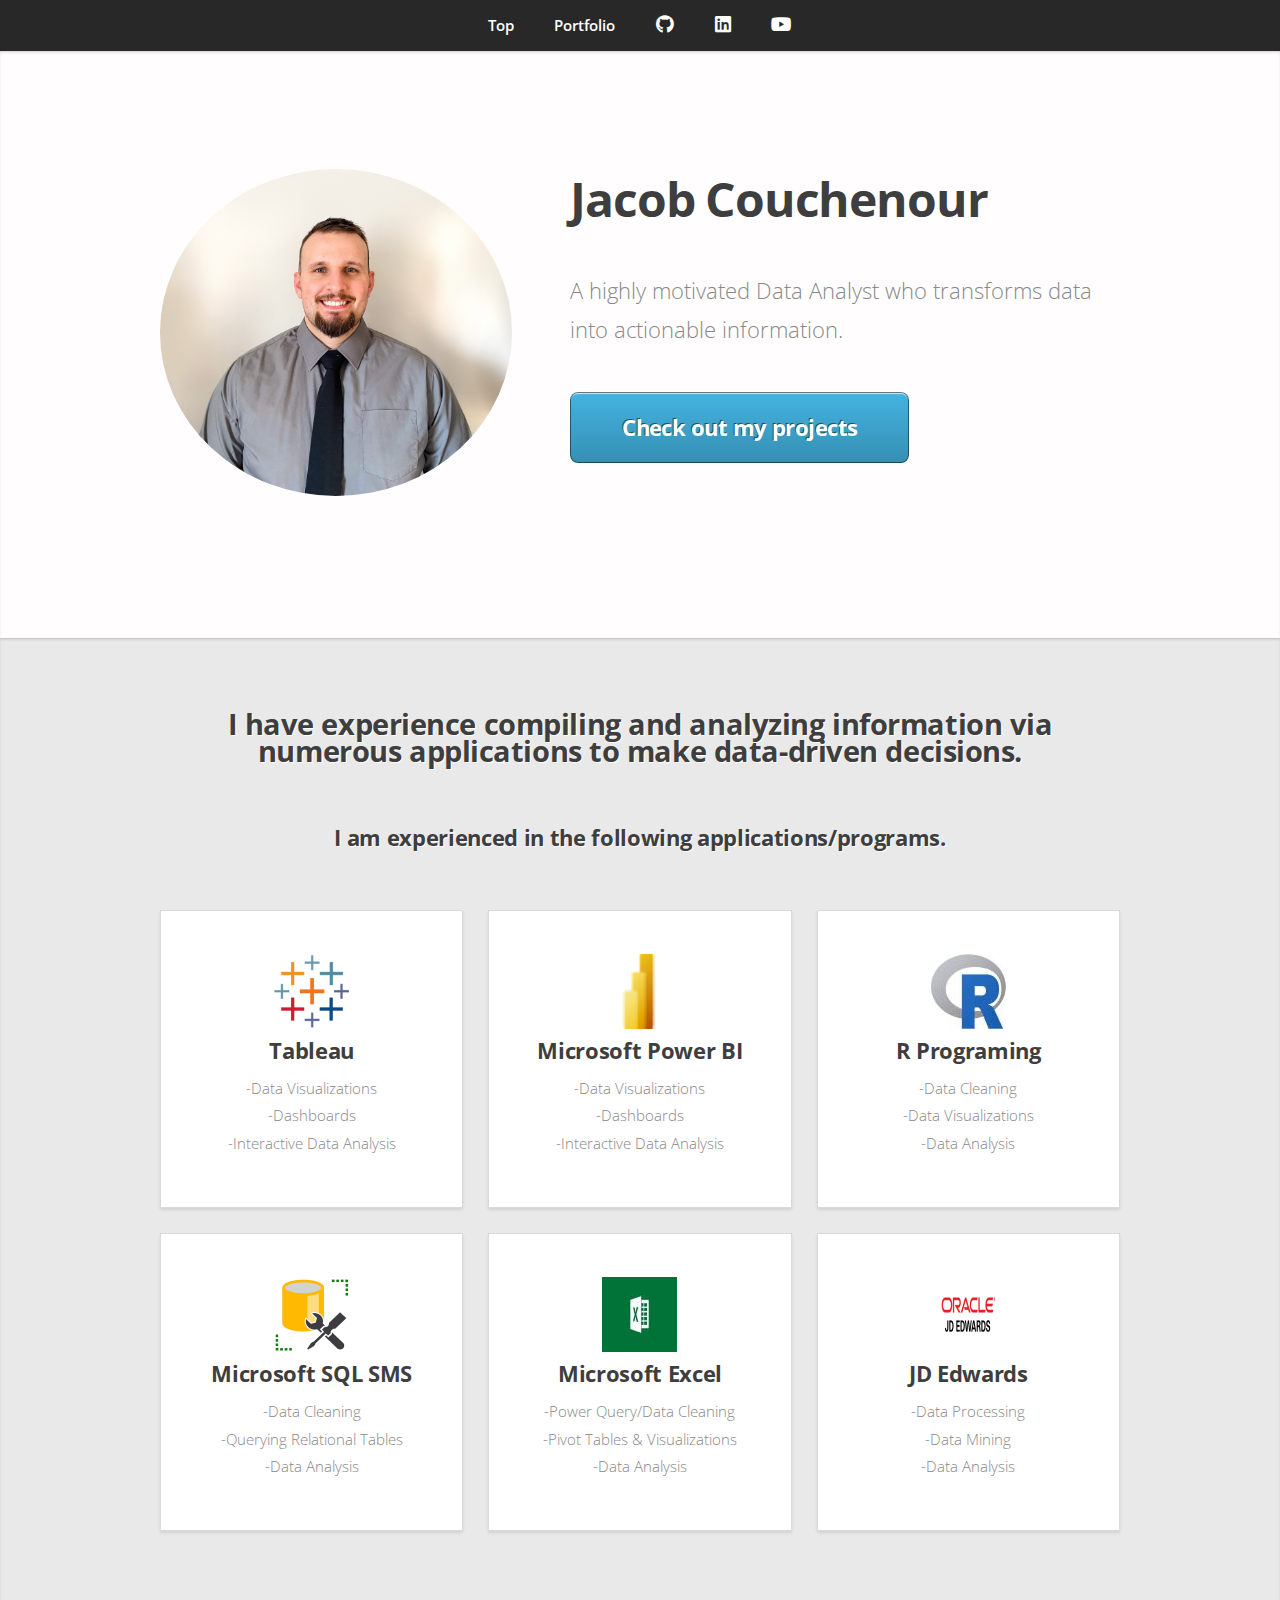
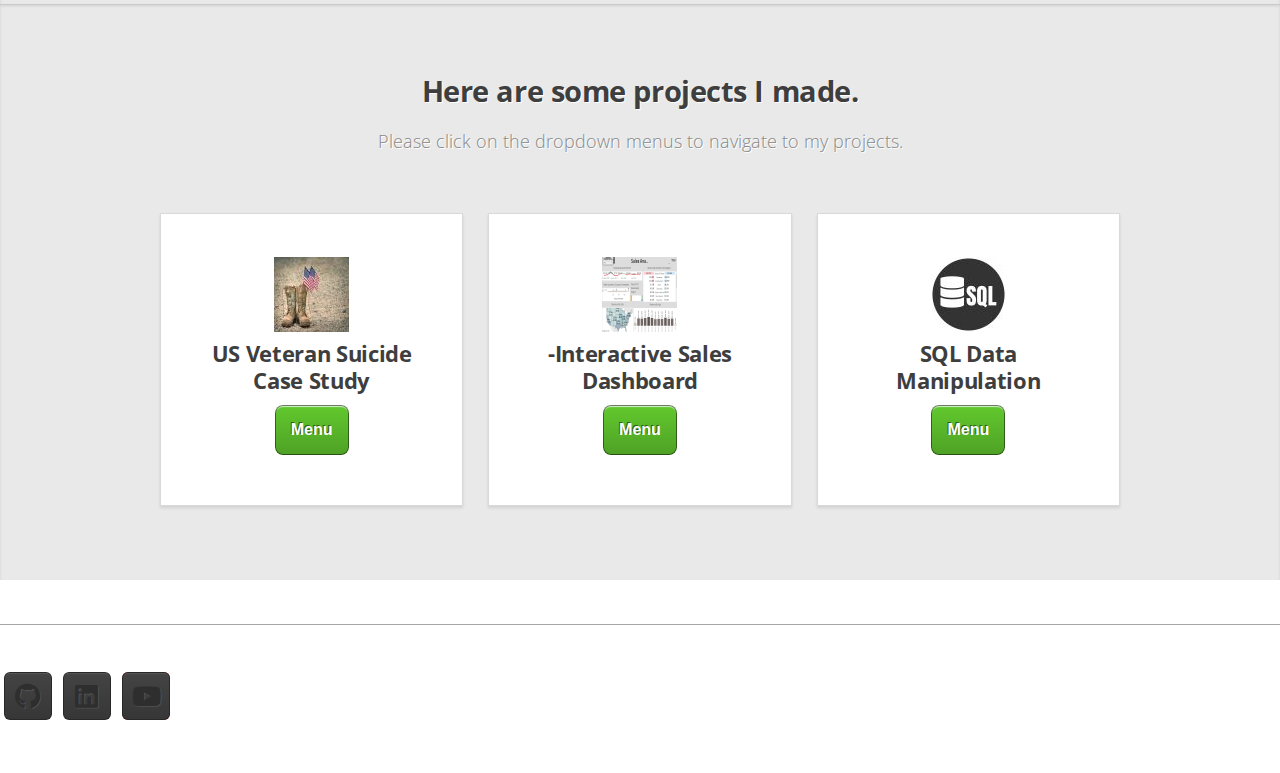
==== commit 5edd7d4f: "Update index.html" ====
--- a/index.html
+++ b/index.html
@@ -90,7 +90,7 @@
 					<section class="box style1">
 						<span><img src=images\JDE.png alt="" /></span>
 						<h3>JD Edwards</h3>
-						<p>-Data Analysis <br>-Data Mining <br>-Data Processing</p>
+						<p>-Data Processing <br>-Data Mining <br>-Data Analysis</p>
 					</section>
 				</div>
 			</div>
@@ -144,10 +144,12 @@
 							<button class="dropbtn">Menu</button>
 							<div class="dropdown-content">
 								<a
-									href="https://github.com/CouchenourJake/SQL/blob/main/Mock_Oil%26Gas_Sales_Database.sql">Mock
+									href="https://github.com/CouchenourJake/SQL/blob/main/Mock_Oil%26Gas_Sales_Database.sql">Create/Query<br>
 									Relational Database</a>
-								<a href="https://www.youtube.com/watch?v=fz2DsOmlbKQ">Import .CSV<br>&<br> Query
-									Tutorial</a>
+								<a
+									href="https://public.tableau.com/app/profile/jacob.couchenour/viz/TripsToMarylandDunkinLocations/Dashboard1?publish=yes">Dashboard
+									Map<br>With Links To<br>Query Tutorial
+								</a>
 								<!--<a href="#">Link 3</a>-->
 							</div>
 						</div>
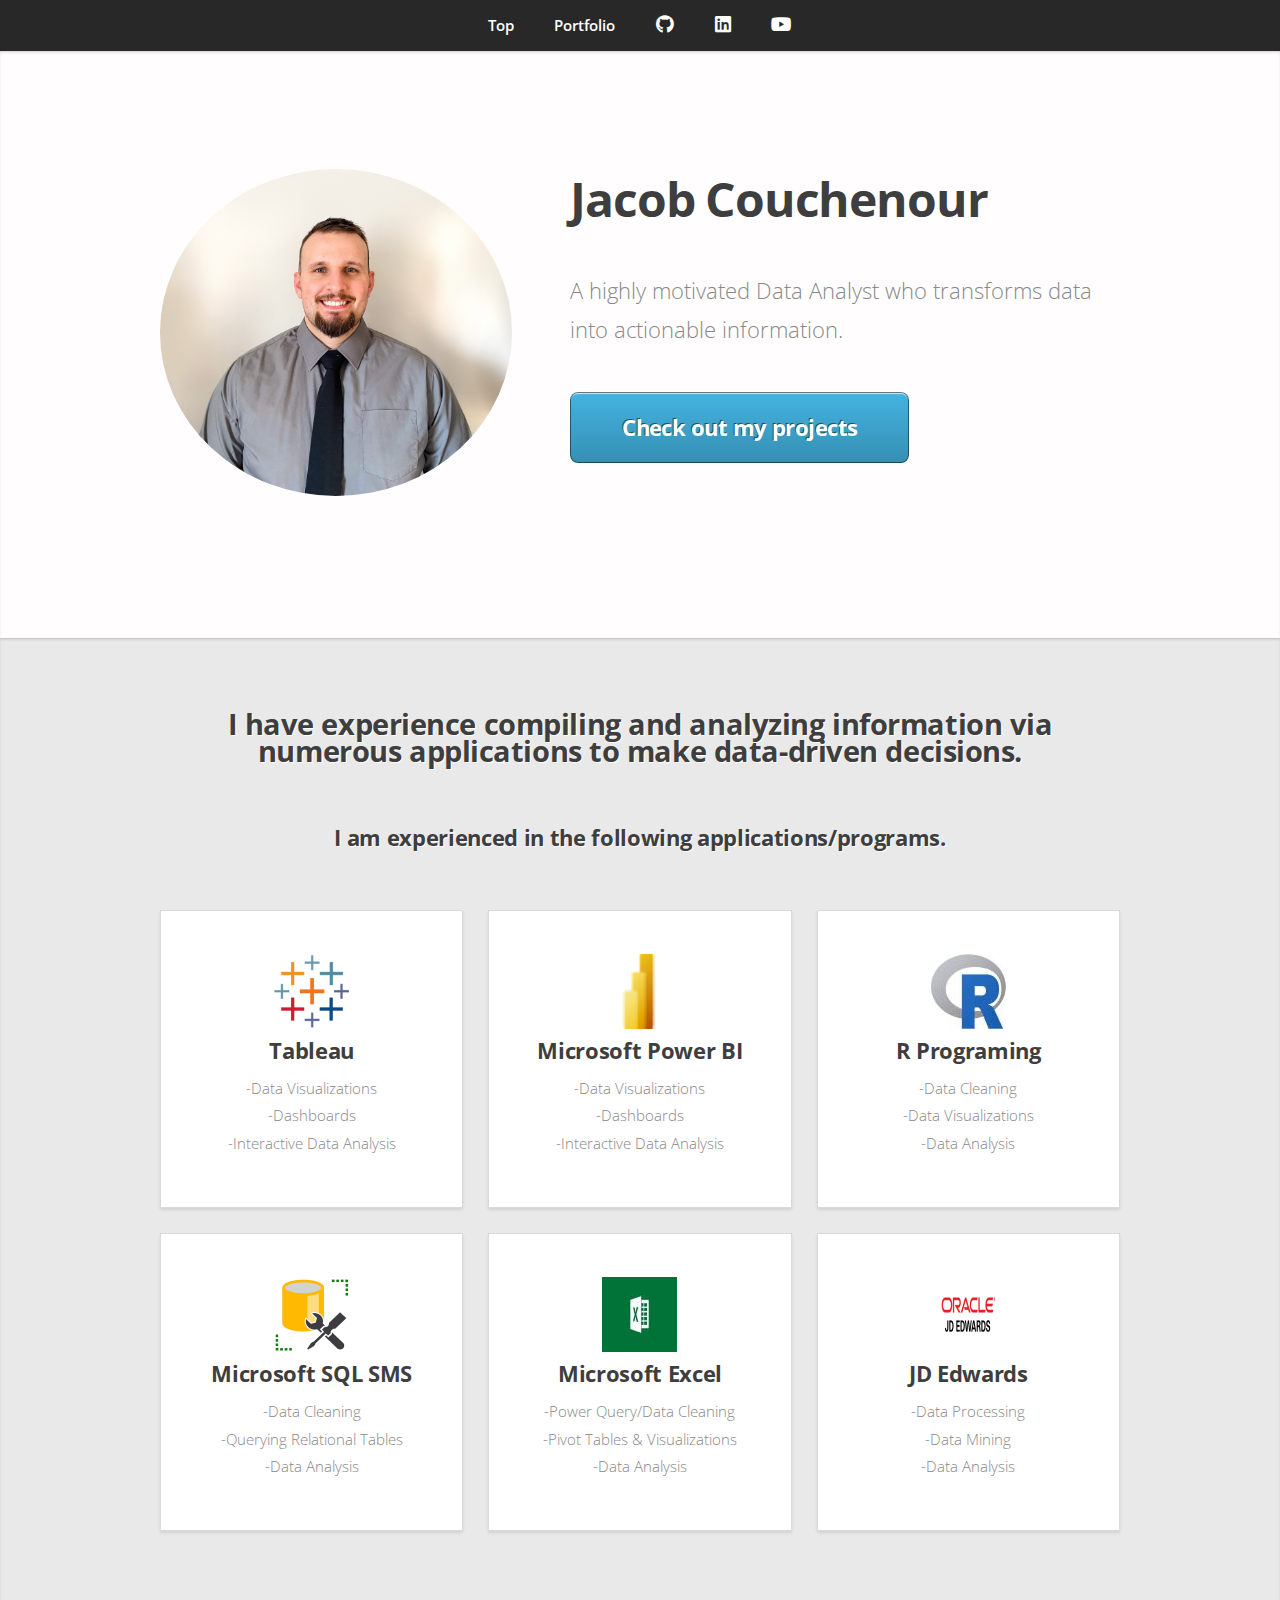
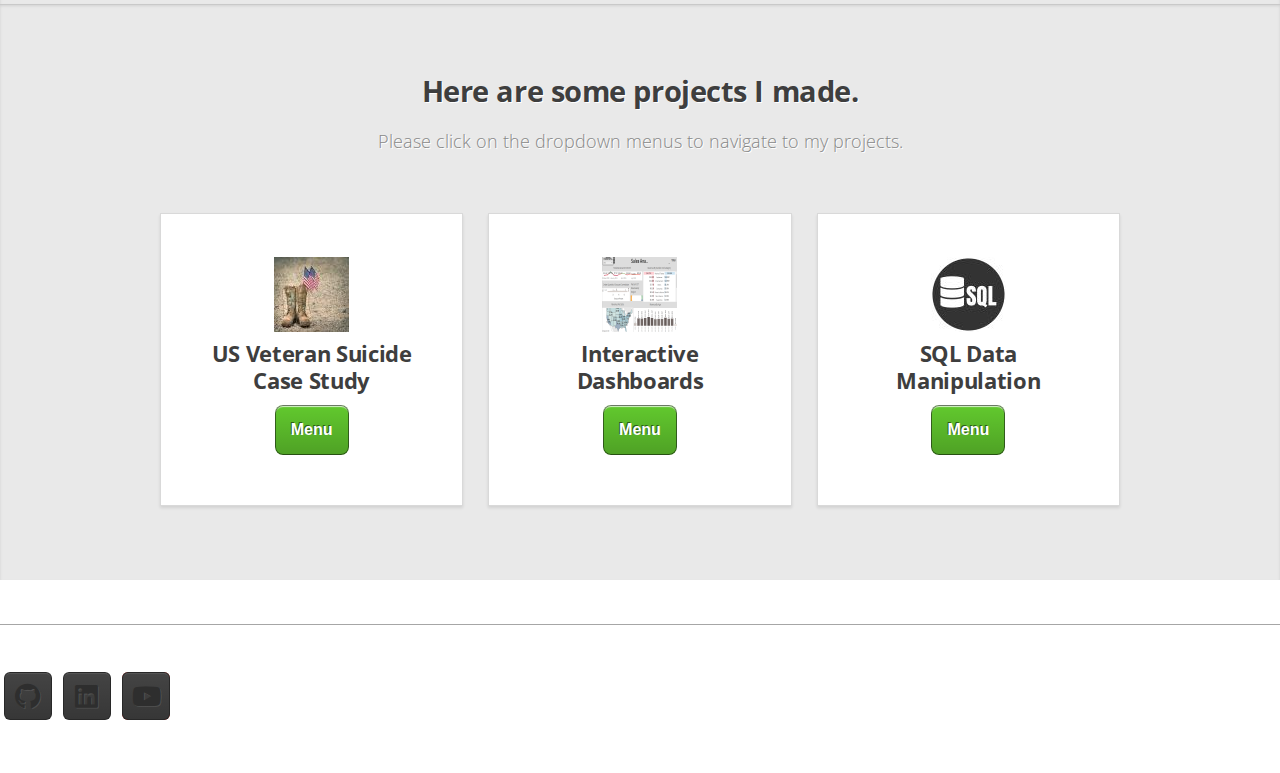
==== commit 6e94ddef: "Christmas Eve Spotify Dashboard Update" ====
--- a/index.html
+++ b/index.html
@@ -123,15 +123,17 @@
 				<div class="col-4 col-6-medium col-12-small">
 					<section class="box style1">
 						<span><img src=images\Sales_DB.png alt="" /></span>
-						<h3>-Interactive Sales<br>Dashboard</h3>
+						<h3>Interactive<br>Dashboards</h3>
 						<div class="dropdown">
 							<button class="dropbtn">Menu</button>
 							<div class="dropdown-content">
 								<a
-									href="https://public.tableau.com/app/profile/jacob.couchenour/viz/SalesAnalysisDashboard_16713145491250/Dashboard1">Tableau
+									href="https://public.tableau.com/app/profile/jacob.couchenour/viz/SpotifyUserDataDashboard/Dashboard1">Spotify
 									Dashboard</a>
-								<!--<a href="#">Link 2</a>
-								<a href="#">Link 3</a>-->
+								<a
+									href="https://public.tableau.com/app/profile/jacob.couchenour/viz/SalesAnalysisDashboard_16713145491250/Dashboard1">Sales
+									Dashboard</a>
+								<!--<a href="#">Link 3</a>-->
 							</div>
 						</div>
 					</section>
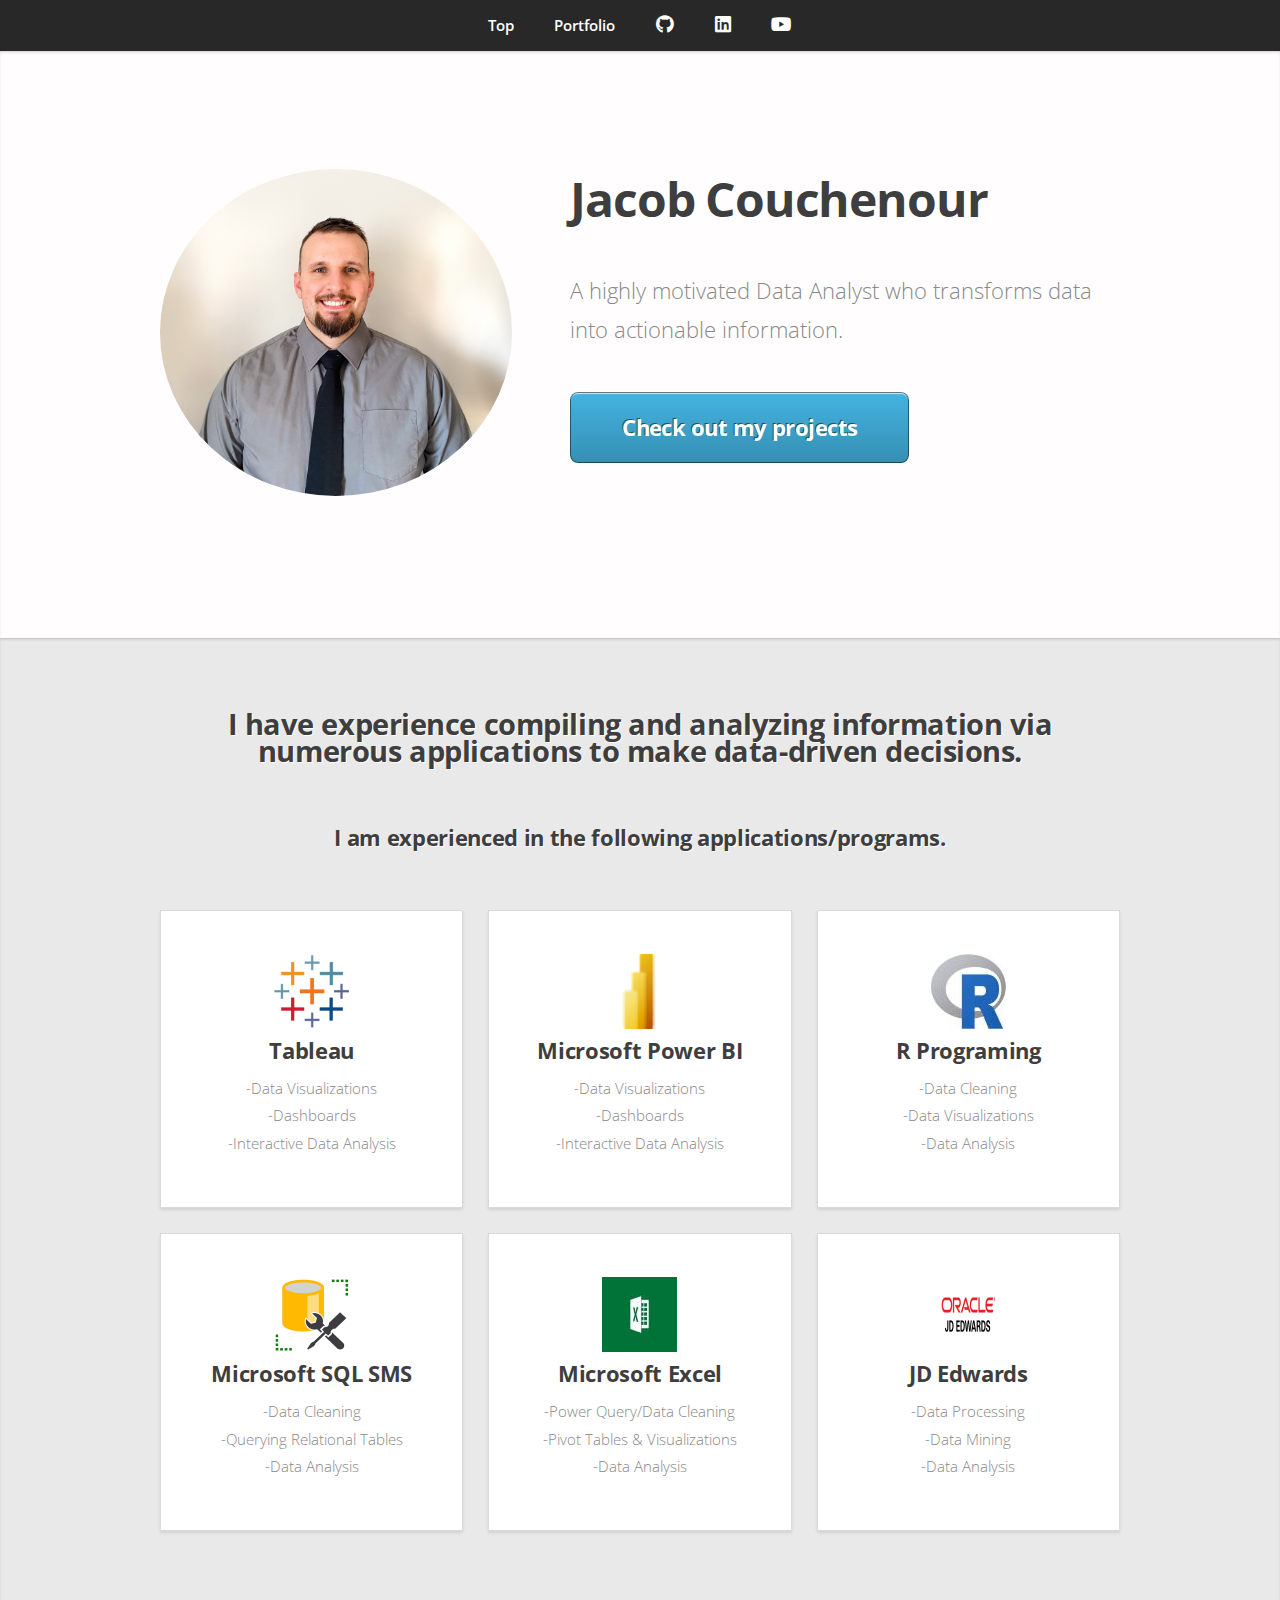
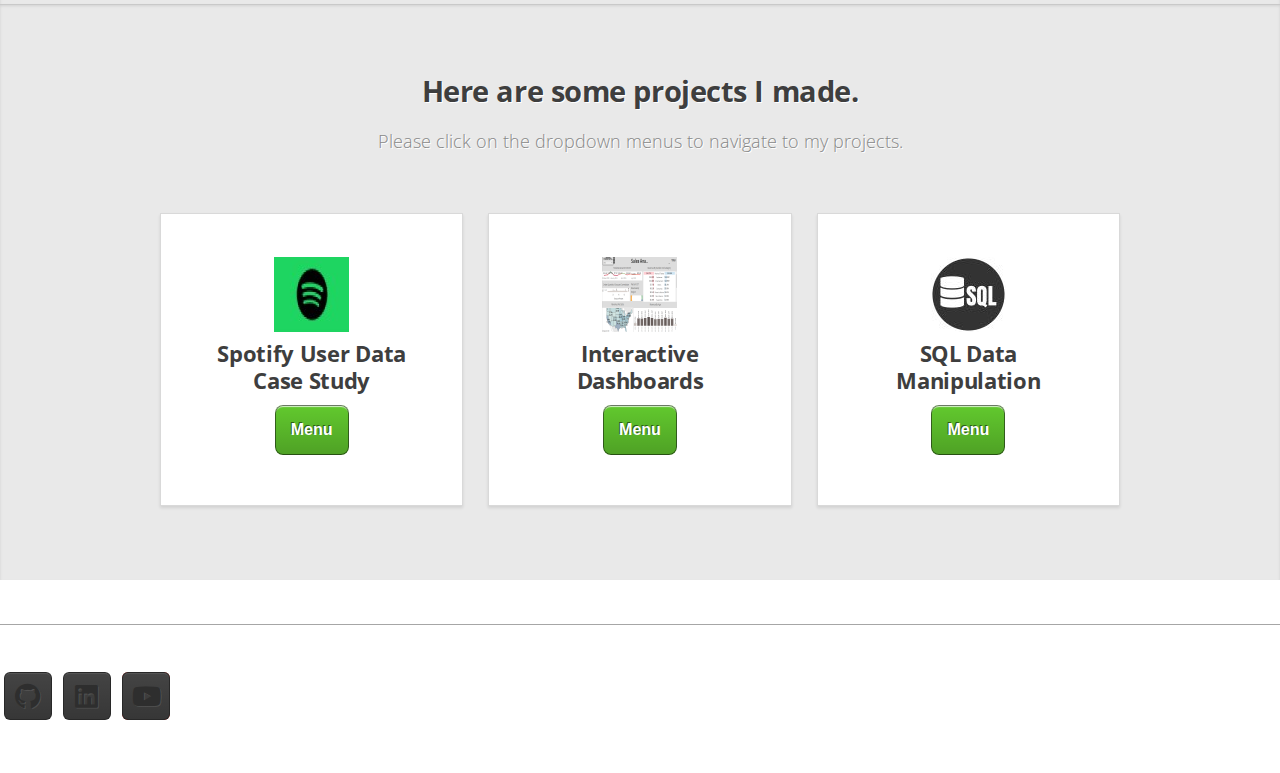
==== commit bb4cad3e: "update" ====
--- a/index.html
+++ b/index.html
@@ -106,13 +106,13 @@
 			<div class="row aln-center">
 				<div class="col-4 col-6-medium col-12-small">
 					<section class="box style1">
-						<span><img src=images\Vet.jpg alt="" /></span>
-						<h3>US Veteran Suicide <br> Case Study</h3>
+						<span><img src=images\Spotipy.jpg alt="" /></span>
+						<h3>Spotify User Data<br> Case Study</h3>
 						<div class="dropdown">
 							<button class="dropbtn">Menu</button>
 							<div class="dropdown-content">
 								<a
-									href="https://public.tableau.com/app/profile/jacob.couchenour/viz/UnitedStatesVeteranSuicides/VeteranSuicideRate">Tableau
+									href="https://public.tableau.com/app/profile/jacob.couchenour/viz/SpotifyUserDataDashboard/Dashboard1">Spotify
 									Dashboard</a>
 								<!--<a href="#">Link 2</a>
 								<a href="#">Link 3</a>-->
@@ -128,12 +128,20 @@
 							<button class="dropbtn">Menu</button>
 							<div class="dropdown-content">
 								<a
+									href="https://public.tableau.com/app/profile/jacob.couchenour/viz/SalesAnalysisDashboard_16713145491250/Dashboard1">Sales
+									Dashboard</a>
+								<a
+									href="https://public.tableau.com/app/profile/jacob.couchenour/viz/UnitedStatesVeteranSuicides/VeteranSuicideRate">Veteran
+									Suicide <br>By State Dashboard</a>
+								<a
+									href="https://public.tableau.com/app/profile/jacob.couchenour/viz/TripsToMarylandDunkinLocations/Dashboard1">WV/MD
+									Dunkin'<br>location Dashboard</a>
+								<a
+									href="https://public.tableau.com/app/profile/jacob.couchenour/viz/FailedUSBanks_16696533902580/Dashboard1">Failed
+									Banks<br>Dashboard</a>
+								<a
 									href="https://public.tableau.com/app/profile/jacob.couchenour/viz/SpotifyUserDataDashboard/Dashboard1">Spotify
 									Dashboard</a>
-								<a
-									href="https://public.tableau.com/app/profile/jacob.couchenour/viz/SalesAnalysisDashboard_16713145491250/Dashboard1">Sales
-									Dashboard</a>
-								<!--<a href="#">Link 3</a>-->
 							</div>
 						</div>
 					</section>
@@ -148,10 +156,7 @@
 								<a
 									href="https://github.com/CouchenourJake/SQL/blob/main/Mock_Oil%26Gas_Sales_Database.sql">Create/Query<br>
 									Relational Database</a>
-								<a
-									href="https://public.tableau.com/app/profile/jacob.couchenour/viz/TripsToMarylandDunkinLocations/Dashboard1?publish=yes">Dashboard
-									Map<br>With Links To<br>Query Tutorial
-								</a>
+								<!--<a href="#">Link 3</a>-->
 								<!--<a href="#">Link 3</a>-->
 							</div>
 						</div>
